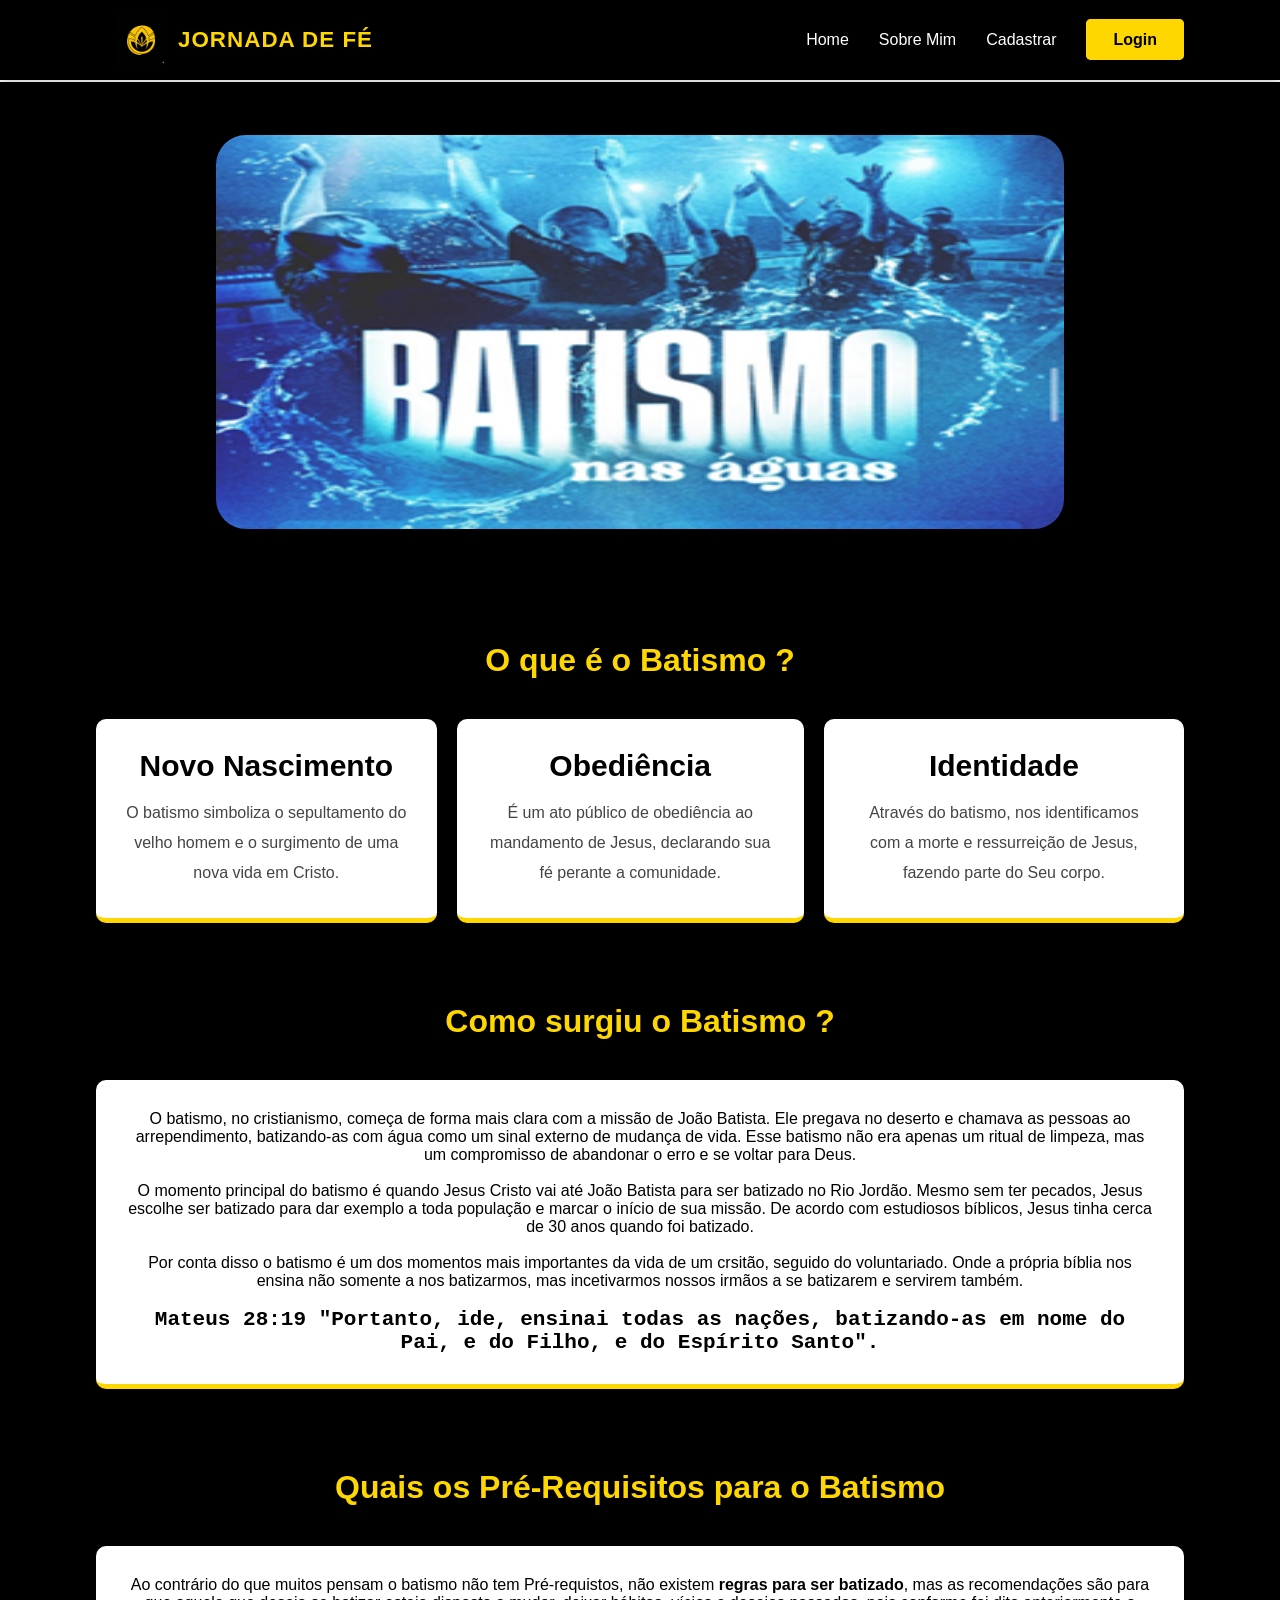
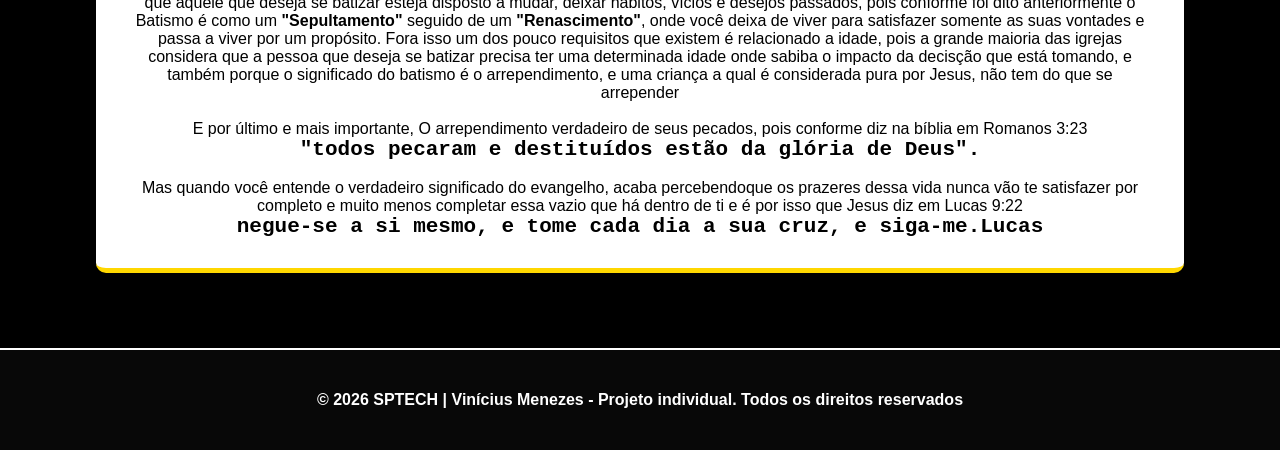
==== public/index.html @ 9679099d "conectando cadastro com banco de dados inserindo a API web data viz na minha aplicação e conectando " ====
<!doctype html>
<html lang="pt-br">
  <head>
    <meta charset="UTF-8" />
    <meta name="viewport" content="width=device-width, initial-scale=1.0" />
    <title>Servindo Vidas</title>
    <link
      rel="shortcut icon"
      href="../imagens/logo site.png"
      type="image/x-icon"
    />

    <link rel="stylesheet" href="./css/style.css" />
  </head>

  <body class="home">
    <!-- inicio do da minha header/ menu de navegação-->
    <div class="header">
      <nav class="navbar">
        <div class="container-cabecalho">
          <div class="logo">
            <img src="../imagens/logo-nav.png" alt="Logo Jornada de Fé" />
            <span class="titulo-logo"
              ><a href="index.html">Jornada de Fé</a></span
            >
          </div>
          <ul class="nav-links">
            <li><a href="index.html">Home</a></li>
            <li><a href="sobreMim.html">Sobre Mim</a></li>
            <li><a href="cadastrar.html">Cadastrar</a></li>
            <li class="btn-login"><a href="login.html">Login</a></li>
          </ul>
        </div>
      </nav>
    </div>
    <!-- Término da minha header/ menu de navegação-->

    <!--ìnicio do banner-->
    <div class="main">
      <div class="banner">
        <img src="../imagens/banner-batismo.png" alt="" />
      </div>
    </div>
    <!--Término do banner-->

    <!--/* Ínicio "O que é o Batismo"*/-->
    <div class="main2">
      <div class="conteudo">
        <h1>O que é o Batismo ?</h1>

        <div class="box-cards">
          <div class="card">
            <h3>Novo Nascimento</h3>
            <p>
              O batismo simboliza o sepultamento do velho homem e o surgimento
              de uma nova vida em Cristo.
            </p>
          </div>
          <div class="card">
            <h3>Obediência</h3>
            <p>
              É um ato público de obediência ao mandamento de Jesus, declarando
              sua fé perante a comunidade.
            </p>
          </div>
          <div class="card">
            <h3>Identidade</h3>
            <p>
              Através do batismo, nos identificamos com a morte e ressurreição
              de Jesus, fazendo parte do Seu corpo.
            </p>
          </div>
        </div>
        <!--/* Término "O que é o Batismo"*/-->

        <!--Inicio "Como surgiu o Batismo"-->
        <h1 id="titulo-main2">Como surgiu o Batismo ?</h1>
        <div class="card-main2">
          <p>
            O batismo, no cristianismo, começa de forma mais clara com a missão
            de João Batista. Ele pregava no deserto e chamava as pessoas ao
            arrependimento, batizando-as com água como um sinal externo de
            mudança de vida. Esse batismo não era apenas um ritual de limpeza,
            mas um compromisso de abandonar o erro e se voltar para Deus.
            <br /><br />
            O momento principal do batismo é quando Jesus Cristo vai até João
            Batista para ser batizado no Rio Jordão. Mesmo sem ter pecados,
            Jesus escolhe ser batizado para dar exemplo a toda população e
            marcar o início de sua missão. De acordo com estudiosos bíblicos,
            Jesus tinha cerca de 30 anos quando foi batizado.
            <br /><br />
            Por conta disso o batismo é um dos momentos mais importantes da vida
            de um crsitão, seguido do voluntariado. Onde a própria bíblia nos
            ensina não somente a nos batizarmos, mas incetivarmos nossos irmãos
            a se batizarem e servirem também.
            <br /><br />
            <b
              >Mateus 28:19 "Portanto, ide, ensinai todas as nações,
              batizando-as em nome do Pai, e do Filho, e do Espírito Santo".</b
            >
          </p>
        </div>
        <!--Término "Como surgiu o Batismo"-->

        <!--Ínicio "Quais os Pré requisitos do batismo"-->
        <h1 id="titulo-main3">Quais os Pré-Requisitos para o Batismo</h1>
        <div class="card-main3">
          <p>
            Ao contrário do que muitos pensam o batismo não tem Pré-requistos,
            não existem <b>regras para ser batizado</b>, mas as recomendações
            são para que aquele que deseja se batizar esteja disposto a mudar,
            deixar hábitos, vícios e desejos passados, pois conforme foi dito
            anteriormente o Batismo é como um <b>"Sepultamento"</b> seguido de
            um <b>"Renascimento"</b>, onde você deixa de viver para satisfazer
            somente as suas vontades e passa a viver por um propósito. Fora isso
            um dos pouco requisitos que existem é relacionado a idade, pois a
            grande maioria das igrejas considera que a pessoa que deseja se
            batizar precisa ter uma determinada idade onde sabiba o impacto da
            decisção que está tomando, e também porque o significado do batismo
            é o arrependimento, e uma criança a qual é considerada pura por
            Jesus, não tem do que se arrepender <br /><br />
            E por último e mais importante, O arrependimento verdadeiro de seus
            pecados, pois conforme diz na bíblia em Romanos 3:23 <br />
            <b class="ref_versiculo"
              >"todos pecaram e destituídos estão da glória de Deus".</b
            >
            <br /><br />

            Mas quando você entende o verdadeiro significado do evangelho, acaba
            percebendoque os prazeres dessa vida nunca vão te satisfazer por
            completo e muito menos completar essa vazio que há dentro de ti e é
            por isso que Jesus diz em Lucas 9:22 <br />
            <b class="ref_versiculo"
              >negue-se a si mesmo, e tome cada dia a sua cruz, e
              siga-me.Lucas</b
            >
          </p>
        </div>
      </div>
    </div>

    <div id="linha-separadora"></div>

    <!--Ínicio do meu rodapé-->
    <footer>
      <div class="rodape">
        <p>© 2026 SPTECH | Vinícius Menezes - Projeto individual. Todos os direitos reservados</p>
      </div>
    </footer>
    <!--Término do meu Rodapé-->

  </body>
</html>
---- public/css/style.css ----
/* Estilização da minha header/Menu de navegação */

    * {
        margin: 0;
        padding: 0;
        box-sizing: border-box;
        font-family: 'Segoe UI', Tahoma, Geneva, Verdana, sans-serif;
    }


    body {
        background-color: #ffffff;
        color: #000000;
    }


    .header {
        width: 100%;
        background-color: #000000;
        color: #ffffff;
        padding: 15px 0;
        box-shadow: 0 4px 10px rgba(0, 0, 0, 0.2);
        margin-bottom: 2px;
        border-color: white;
    }

    .container-cabecalho {
        width: 85%;
        display: flex;
        justify-content: space-between;
        align-items: center;
        margin: 0 auto;
    }


    .logo {
        padding-left: 20px;
        display: flex;
        align-items: center;
        gap: 12px;
    }

    .logo img {
        height: 50px;
    }

    .titulo-logo {
        font-size: 1.4rem;
        font-weight: bold;
        color: #FFD700; 
        text-transform: uppercase;
        letter-spacing: 1px;
        text-decoration: none;
    }

    .titulo-logo a{
        text-decoration: none;
        color: #FFD700;
    }

    /* Menu de Navegação */
    .nav-links {
        display: flex;
        list-style: none;
        gap: 30px;
        align-items: center;
        margin: 0;
    }

    .nav-links a {
        text-decoration: none;
        color: #ffffff;
        font-weight: 500;
        font-size: 1rem;
        transition: 0.3s ease;
    }

    .nav-links a:hover {
        color: #FFD700; 
    }

    .btn-login a {
        background-color: #FFD700;
        color: #000000; 
        padding: 10px 25px;
        border-radius: 5px;
        font-weight: bold;
        border: 2px solid #FFD700;
    }

    .btn-login a:hover {
        background-color: transparent; 
        color: #FFD700;
        border: 2px solid #FFD700;
    }

    /* Término de Estilização da minha header/Menu de navegação */



    /* Ínicio de estilização do banner */
    .main {
        width: 100%;
        background-color: #000;
        color: white;
    }

    .banner {
        width: 100%;
        height: 500px; 
        display: flex;
        align-items: center;
        justify-content: center;
        background-color: #000; 
        padding: 20px;
    }

    .banner img {
        width: 70%; 
        height: 90%;
        padding: 10px;
        border-radius: 40px;
    }

    /* Término de estilização do banner */


    /* Ínicio de estilização "O que é o Batismo"*/

    .main2 {
        width: 100%;
        background-color: #000;
        color: white;
        display: flex;
        justify-content: center; 
        min-height: 300px; 
        padding: 60px 0;
    }

    .conteudo {
        width: 85%;
        max-width: 1200px;
        text-align: center;
    }

    .conteudo h1{
        text-align: center;
        color: #FFD700;
        margin-bottom: 40px;
    }

    .box-cards {
        display: flex;
        justify-content: space-between;
        gap: 20px;
    }

    .card {
        background-color: #ffffff;
        color: #000;
        padding: 30px;
        border-radius: 10px;
        border-bottom: 5px solid #FFD700; 
    }

    .card:hover {
        transform: translateY(-10px);
    }

    .card h3 {
        color: #000;
        margin-bottom: 15px;
        font-size: 30px;
    }

    .card p {
        line-height: 30px;
        font-size: 1rem;
        color: #444;
    }


    /* ÍNicio de estilização Como surgiu o bastimo*/
    #titulo-main2{
        margin-top: 80px;
    }

    .card-main2 {
        background-color: #ffffff;
        color: #000;
        padding: 30px;
        border-radius: 10px;
        border-bottom: 5px solid #FFD700;
        margin-bottom: 15px;
    }

    .card-main2:hover {
        transform: translateY(-10px);
    }

    .card-main2 p b{
        font-family: monospace;
        font-size: 21px;
    }

    /* Término de estilização Como surgiu o bastimo*/




    /* Ínicio de estilização "Quais os Pré requisitos do batismo"*/
    #titulo-main3{
        margin-top: 80px;
    }

    .card-main3{
        background-color: #ffffff;
        color: #000;
        padding: 30px;
        border-radius: 10px;
        border-bottom: 5px solid #FFD700;
        margin-bottom: 15px;

    }

    .card-main3:hover {
        transform: translateY(-10px);
    }

    .ref_versiculo{
        font-family: monospace;
        font-size: 21px;
    }

    /* Término de estilização "Quais os Pré requisitos do batismo"*/


    /* Ínicio de estilização do meu rodapé*/
    footer{
        width: 100%;
        height: 100px;
        background-color: #080808;
    }

    .rodape{
        display: flex;
        color: white;
        justify-content: center;
        align-items: center;
        height: 100%;
        font-family: Georgia, 'Times New Roman', Times, serif;
        font-weight: bolder;
    }

    /* Término de estilização do meu rodapé*/







    /*  Ínicio de estlização da página "SobreMim" */

    .sobreMim{
    background-color: #000;
    }

    /* Ínicio da estilização "Descrição Breve" */


    .secao-apresentacao {
      max-width: 960px;
      margin: 0 auto;
      padding: 60px 40px 48px;
      display: flex;
      gap: 40px;
      align-items: flex-start;
    }
 
    .fotoPerfil {
      width: 130px;
      height: 130px;
      border-radius: 50%;
      border: 3px solid #FFD700;
      overflow: hidden;
      background-color: #1a1a1a;
      flex-shrink: 0;
    }
 
    .fotoPerfil img {
      width: 100%;
      height: 100%;
      object-fit: cover;
    } 
 
    .texto-apresentacao h1{
      font-size: 30px;
      font-weight: 700;
      color: #ffffff;
      margin-bottom:20px;
      margin-top: 20px;
    }
 
    #infolirio {
      color: #FFD700;
      font-size: 20px;
      font-weight: 600;
      margin-bottom: 16px;
    }
 
    #descRapida {
      font-size: 18px;
      color: #ffffff;
      line-height: 1.8;
    }
    /* Término da estilização "Descrição Breve"*/

 
   /* Linha para separar minha apresentação das fotos */
    #linha-separadora {
      width: 100%;  
      margin: 0 auto;
      height: 2px;
      background-color: #ffffff;
    }


 
   /* inicio da estilização "Momentos" */
    .tituloMomentos {
      text-align: center;
      padding: 48px 40px 16px;
    }
 
    .tituloMomentos p{
      color: #FFD700;
      font-size: 30px;
      font-weight: 700;
      letter-spacing: 3px;
      text-transform: uppercase;
      margin-bottom: 30px;
    }
 
    .tituloMomentos h2 {
      color: #ffffff;
      font-size: 24px;
      font-weight: 700;
    }
    /* inicio da estilização "Momentos"*/

 
    /* inicio estilização sequencia dos momentos */ 
    .lista-de-momentos {
      padding: 24px 40px 48px;
      display: flex;
      flex-direction: column;
      gap: 28px;
    }
 

    /* estilização dis cards em gereal */
    .card-momento {
      width: 70%;
      background-color: #161616;
      border: 1px solid #2a2a2a;
      display: flex;
      flex-direction: row;
      height: auto;
    }
    
 
    /* estilização dos cards da esquerda */
    .card-momento.lado-esquerdo {
      align-self: flex-start;
      border-radius: 0 16px 16px 0;
      border-left: none;
    }

    .card-momento.lado-esquerdo :hover{
    transform: translateY(-10px);
    }
 
    /* estilização dos cards da direita */
    .card-momento.lado-direito {
      align-self: flex-end;
      border-radius: 16px 0 0 16px;
      border-right: none;
      flex-direction: row-reverse;
    }

    .card-momento.lado-direito :hover{
    transform: translateY(-10px);
    }
 
 
    /* Estlização geral dos fotos dentro dos cards*/
    .fotoMomento {
      width: 500px;
      flex-shrink: 0;
      display: flex;
      align-items: center;
      justify-content: center;
      overflow: hidden;
    }
 
    .fotoMomento img {
      width: 100%;
      height: 100%;
      object-fit: cover;
    }
 
 
    /* Conteúdo de texto geral dos cards */
    .conteudoEcrito {
      padding: 36px 40px;
      flex: 1;
      display: flex;
      flex-direction: column;
      justify-content: center;
    }
 
    .anoOcorrido {
      color: #FFD700;
      font-size: 20px;
      font-weight: 700;
      letter-spacing: 2px;
      text-transform: uppercase;
      margin-bottom: 10px;
    }
 
    .tituloOcorrido {
      color: #ffffff;
      font-size: 25px;
      font-weight: bolder;
      margin-bottom: 14px;
      text-transform: uppercase;
    }
 
    .descricaoOcorrido {
      font-size: 17px;
      color: #d5d5d5;
      line-height: 1.9;
      font-weight: bolder;
    }

    /* Término estilização sequencia dos momentos */ 

 
    /* Inicio Estilização do versículo que me inspira */
    .versiculoFinal {
      max-width: 800px;
      margin: 0 auto 64px;
      padding: 0px 40px;
      margin-top: 50px;
      border-color: #FFD700;
    }
 
    .card-versiculo {
      background-color: #111111;
      border: 2px solid #FFD700;
      border-radius: 12px 12px;
      padding: 24px 28px;
    }
 
    .texto-versiculo {
      font-size: 20px;
      color: #dddddd;
      font-weight: bolder;
      line-height: 1.8;
      margin-bottom: 10px;
    }
 
    .livroVersiculo {
      color: #FFD700;
      font-size: 15px;
      font-weight: bold;
      letter-spacing: 1px;
    }
    /* Término Estilização do versículo que me inspira */


    
    
    
    /* Div Pai que contém o formulário de cadastro*/
    .container-cadastro {
      display: flex;
      justify-content: center;
      align-items: center;
      padding: 60px 20px;
    }
 
    /* inicio da estilização do meu formulário de cadastro*/
    .card-formulario {
      background-color: #161616;
      border: 1px solid;
      border-radius: 16px;
      padding: 40px 48px;
      width: 100%;
      max-width: 480px;
    }

    .card-formulario:hover{
      transform: translateY(-10px);
      border-color: #FFD700;
    }
 
    .card-formulario h1 {
      font-size: 25px;
      font-weight: bolder;
      color: #ffffff;
      margin-bottom: 10px;
      text-align: center;
    }
 
    .card-formulario p{
      font-size: 15px;
      color: #ffffff;
      text-align: center;
      margin-bottom: 40px;
    }
 
    /*Inicio de estilização dos campos pessoais de cada usuário*/
    .grupo-campo {
      margin-bottom: 30px;
      background-color: #1f1f1f;
      height: auto;
    }

    .grupo-campo span {
      display: block;
      font-size: 12px;
      font-weight: 600;
      color: #ffffff;
      margin-bottom: 8px;
      letter-spacing: 0.5px;
    }
 
    .input-campo {
      width: 100%;
      background-color: #1f1f1f;
      border: 1px solid #555555;
      border-radius: 8px;
      padding: 12px 16px;
      font-family: 'Montserrat', sans-serif;
      font-size: 13px;
      color: #e8e8e8;
    }
 
    .input-campo::placeholder {
      color: #ffffff;
    }
  /*Término de estilização dos campos pessoais de cada usuário*/
 
    
  
  /* === SELECT DE SEXO === */
    .select-campo {
      width: 100%;
      background-color: #1f1f1f;
      border: 1px solid #2a2a2a;
      border-radius: 8px;
      padding: 12px 16px;
      font-family: 'Montserrat', sans-serif;
      font-size: 13px;
      color: #e8e8e8;
      outline: none;
      cursor: pointer;
      transition: border-color 0.2s;
      appearance: none;
    }
 
    .select-campo option {
      background-color: #1f1f1f;
      color: #e8e8e8;
    }

 
    /* Inicio de estilização botão "Cadastrar" */
    #botaoCadastro {
      width: 100%;
      background-color: #FFD700;
      color: #000000;
      border-radius: 8px;
      padding: 14px;
      font-size: 20px;
      font-weight: bold;
      margin-top: 8px;
      transition: background-color 0.2s;
      cursor: pointer;
    }
 
    #botaoCadastro:hover {
      background-color: #c9a800;
    }
    /* Termino de estilização botão "Cadastrar" */


 
    /* Íniciod e estlização "Fazer login" */
    .link-login {
      text-align: center;
      margin-top: 24px;
      font-size: 20px;
      color: #ffffff;
    }
 
    .link-login a {
      color: #FFD700;
      text-decoration: none;
      font-weight: 600;
    }
 
    .link-login a:hover {
      text-decoration: underline;
    }
    /* Término de estlização "Fazer login" */

    #mensagem_erro{
      color: white;
      margin-top: 15px;
      text-align: center;
    }


    /* Termino de estilização da minha "Página de cadastro"*/
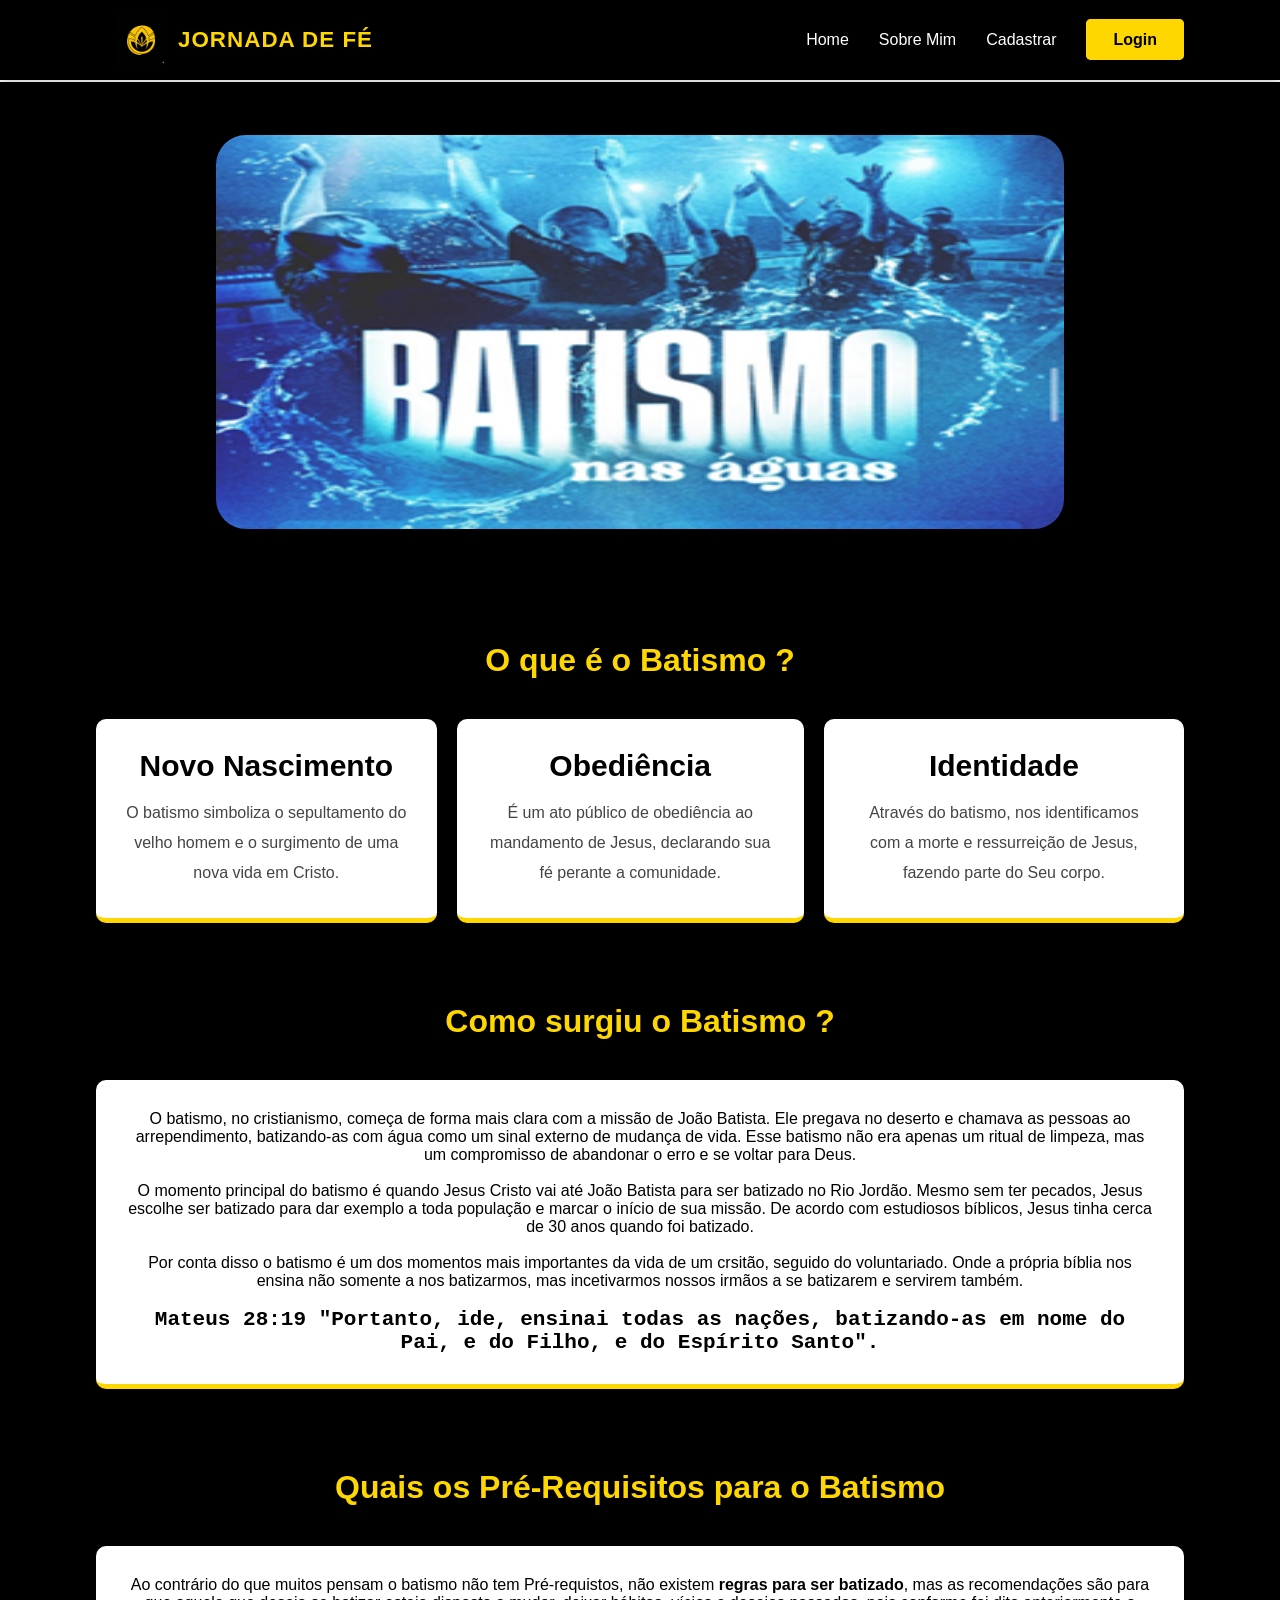
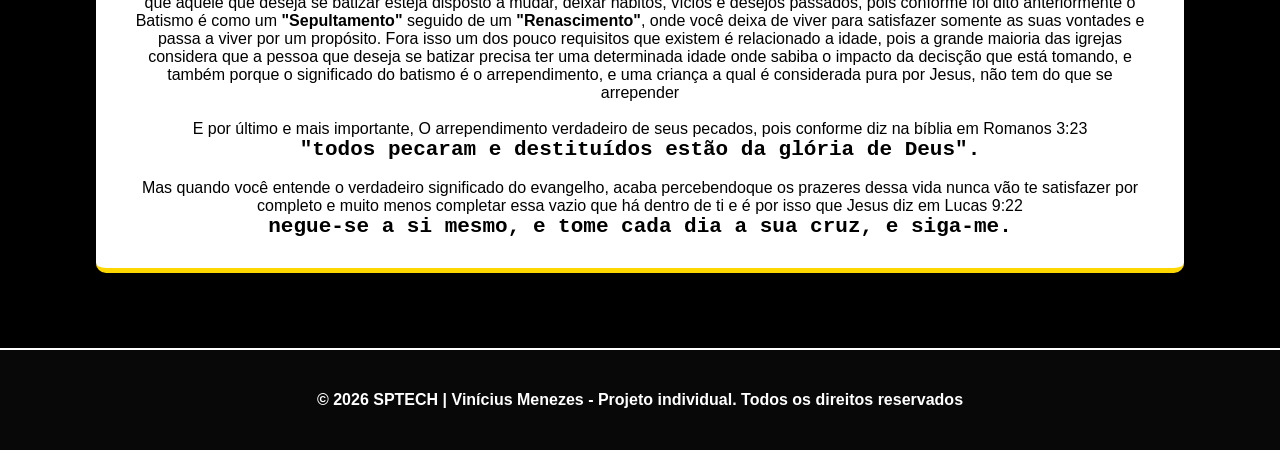
==== commit 1c6eedbf: "Projeto Finalizado" ====
--- a/public/index.html
+++ b/public/index.html
@@ -6,7 +6,7 @@
     <title>Servindo Vidas</title>
     <link
       rel="shortcut icon"
-      href="../imagens/logo site.png"
+      href="imagens/logo site.png"
       type="image/x-icon"
     />
 
@@ -14,12 +14,11 @@
   </head>
 
   <body class="home">
-    <!-- inicio do da minha header/ menu de navegação-->
     <div class="header">
       <nav class="navbar">
         <div class="container-cabecalho">
           <div class="logo">
-            <img src="../imagens/logo-nav.png" alt="Logo Jornada de Fé" />
+            <img src="./imagens/logo-nav.png" alt="Logo Jornada de Fé" />
             <span class="titulo-logo"
               ><a href="index.html">Jornada de Fé</a></span
             >
@@ -27,23 +26,19 @@
           <ul class="nav-links">
             <li><a href="index.html">Home</a></li>
             <li><a href="sobreMim.html">Sobre Mim</a></li>
-            <li><a href="cadastrar.html">Cadastrar</a></li>
+            <li><a href="cadastro.html">Cadastrar</a></li>
             <li class="btn-login"><a href="login.html">Login</a></li>
           </ul>
         </div>
       </nav>
     </div>
-    <!-- Término da minha header/ menu de navegação-->
-
-    <!--ìnicio do banner-->
+    
     <div class="main">
       <div class="banner">
-        <img src="../imagens/banner-batismo.png" alt="" />
+        <img src="./imagens/banner-batismo.png" alt="" />
       </div>
     </div>
-    <!--Término do banner-->
-
-    <!--/* Ínicio "O que é o Batismo"*/-->
+   
     <div class="main2">
       <div class="conteudo">
         <h1>O que é o Batismo ?</h1>
@@ -71,9 +66,7 @@
             </p>
           </div>
         </div>
-        <!--/* Término "O que é o Batismo"*/-->
-
-        <!--Inicio "Como surgiu o Batismo"-->
+        
         <h1 id="titulo-main2">Como surgiu o Batismo ?</h1>
         <div class="card-main2">
           <p>
@@ -100,9 +93,7 @@
             >
           </p>
         </div>
-        <!--Término "Como surgiu o Batismo"-->
-
-        <!--Ínicio "Quais os Pré requisitos do batismo"-->
+        
         <h1 id="titulo-main3">Quais os Pré-Requisitos para o Batismo</h1>
         <div class="card-main3">
           <p>
@@ -132,7 +123,7 @@
             por isso que Jesus diz em Lucas 9:22 <br />
             <b class="ref_versiculo"
               >negue-se a si mesmo, e tome cada dia a sua cruz, e
-              siga-me.Lucas</b
+              siga-me.</b
             >
           </p>
         </div>
@@ -141,13 +132,12 @@
 
     <div id="linha-separadora"></div>
 
-    <!--Ínicio do meu rodapé-->
+
     <footer>
       <div class="rodape">
         <p>© 2026 SPTECH | Vinícius Menezes - Projeto individual. Todos os direitos reservados</p>
       </div>
     </footer>
-    <!--Término do meu Rodapé-->
 
   </body>
 </html>
--- a/public/css/style.css
+++ b/public/css/style.css
@@ -1,627 +1,538 @@
-    /* Estilização da minha header/Menu de navegação */
-
-    * {
-        margin: 0;
-        padding: 0;
-        box-sizing: border-box;
-        font-family: 'Segoe UI', Tahoma, Geneva, Verdana, sans-serif;
-    }
-
-
-    body {
-        background-color: #ffffff;
-        color: #000000;
-    }
-
-
-    .header {
-        width: 100%;
-        background-color: #000000;
-        color: #ffffff;
-        padding: 15px 0;
-        box-shadow: 0 4px 10px rgba(0, 0, 0, 0.2);
-        margin-bottom: 2px;
-        border-color: white;
-    }
-
-    .container-cabecalho {
-        width: 85%;
-        display: flex;
-        justify-content: space-between;
-        align-items: center;
-        margin: 0 auto;
-    }
-
-
-    .logo {
-        padding-left: 20px;
-        display: flex;
-        align-items: center;
-        gap: 12px;
-    }
-
-    .logo img {
-        height: 50px;
-    }
-
-    .titulo-logo {
-        font-size: 1.4rem;
-        font-weight: bold;
-        color: #FFD700; 
-        text-transform: uppercase;
-        letter-spacing: 1px;
-        text-decoration: none;
-    }
-
-    .titulo-logo a{
-        text-decoration: none;
-        color: #FFD700;
-    }
-
-    /* Menu de Navegação */
-    .nav-links {
-        display: flex;
-        list-style: none;
-        gap: 30px;
-        align-items: center;
-        margin: 0;
-    }
-
-    .nav-links a {
-        text-decoration: none;
-        color: #ffffff;
-        font-weight: 500;
-        font-size: 1rem;
-        transition: 0.3s ease;
-    }
-
-    .nav-links a:hover {
-        color: #FFD700; 
-    }
-
-    .btn-login a {
-        background-color: #FFD700;
-        color: #000000; 
-        padding: 10px 25px;
-        border-radius: 5px;
-        font-weight: bold;
-        border: 2px solid #FFD700;
-    }
-
-    .btn-login a:hover {
-        background-color: transparent; 
-        color: #FFD700;
-        border: 2px solid #FFD700;
-    }
-
-    /* Término de Estilização da minha header/Menu de navegação */
-
-
-
-    /* Ínicio de estilização do banner */
-    .main {
-        width: 100%;
-        background-color: #000;
-        color: white;
-    }
-
-    .banner {
-        width: 100%;
-        height: 500px; 
-        display: flex;
-        align-items: center;
-        justify-content: center;
-        background-color: #000; 
-        padding: 20px;
-    }
-
-    .banner img {
-        width: 70%; 
-        height: 90%;
-        padding: 10px;
-        border-radius: 40px;
-    }
-
-    /* Término de estilização do banner */
-
-
-    /* Ínicio de estilização "O que é o Batismo"*/
-
-    .main2 {
-        width: 100%;
-        background-color: #000;
-        color: white;
-        display: flex;
-        justify-content: center; 
-        min-height: 300px; 
-        padding: 60px 0;
-    }
-
-    .conteudo {
-        width: 85%;
-        max-width: 1200px;
-        text-align: center;
-    }
-
-    .conteudo h1{
-        text-align: center;
-        color: #FFD700;
-        margin-bottom: 40px;
-    }
-
-    .box-cards {
-        display: flex;
-        justify-content: space-between;
-        gap: 20px;
-    }
-
-    .card {
-        background-color: #ffffff;
-        color: #000;
-        padding: 30px;
-        border-radius: 10px;
-        border-bottom: 5px solid #FFD700; 
-    }
-
-    .card:hover {
-        transform: translateY(-10px);
-    }
-
-    .card h3 {
-        color: #000;
-        margin-bottom: 15px;
-        font-size: 30px;
-    }
-
-    .card p {
-        line-height: 30px;
-        font-size: 1rem;
-        color: #444;
-    }
-
-
-    /* ÍNicio de estilização Como surgiu o bastimo*/
-    #titulo-main2{
-        margin-top: 80px;
-    }
-
-    .card-main2 {
-        background-color: #ffffff;
-        color: #000;
-        padding: 30px;
-        border-radius: 10px;
-        border-bottom: 5px solid #FFD700;
-        margin-bottom: 15px;
-    }
-
-    .card-main2:hover {
-        transform: translateY(-10px);
-    }
-
-    .card-main2 p b{
-        font-family: monospace;
-        font-size: 21px;
-    }
-
-    /* Término de estilização Como surgiu o bastimo*/
-
-
-
-
-    /* Ínicio de estilização "Quais os Pré requisitos do batismo"*/
-    #titulo-main3{
-        margin-top: 80px;
-    }
-
-    .card-main3{
-        background-color: #ffffff;
-        color: #000;
-        padding: 30px;
-        border-radius: 10px;
-        border-bottom: 5px solid #FFD700;
-        margin-bottom: 15px;
-
-    }
-
-    .card-main3:hover {
-        transform: translateY(-10px);
-    }
-
-    .ref_versiculo{
-        font-family: monospace;
-        font-size: 21px;
-    }
-
-    /* Término de estilização "Quais os Pré requisitos do batismo"*/
-
-
-    /* Ínicio de estilização do meu rodapé*/
-    footer{
-        width: 100%;
-        height: 100px;
-        background-color: #080808;
-    }
-
-    .rodape{
-        display: flex;
-        color: white;
-        justify-content: center;
-        align-items: center;
-        height: 100%;
-        font-family: Georgia, 'Times New Roman', Times, serif;
-        font-weight: bolder;
-    }
-
-    /* Término de estilização do meu rodapé*/
-
-
-
-
-
-
-
-    /*  Ínicio de estlização da página "SobreMim" */
-
-    .sobreMim{
-    background-color: #000;
-    }
-
-    /* Ínicio da estilização "Descrição Breve" */
-
-
-    .secao-apresentacao {
-      max-width: 960px;
-      margin: 0 auto;
-      padding: 60px 40px 48px;
-      display: flex;
-      gap: 40px;
-      align-items: flex-start;
-    }
- 
-    .fotoPerfil {
-      width: 130px;
-      height: 130px;
-      border-radius: 50%;
-      border: 3px solid #FFD700;
-      overflow: hidden;
-      background-color: #1a1a1a;
-      flex-shrink: 0;
-    }
- 
-    .fotoPerfil img {
-      width: 100%;
-      height: 100%;
-      object-fit: cover;
-    } 
- 
-    .texto-apresentacao h1{
-      font-size: 30px;
-      font-weight: 700;
-      color: #ffffff;
-      margin-bottom:20px;
-      margin-top: 20px;
-    }
- 
-    #infolirio {
-      color: #FFD700;
-      font-size: 20px;
-      font-weight: 600;
-      margin-bottom: 16px;
-    }
- 
-    #descRapida {
-      font-size: 18px;
-      color: #ffffff;
-      line-height: 1.8;
-    }
-    /* Término da estilização "Descrição Breve"*/
-
- 
-   /* Linha para separar minha apresentação das fotos */
-    #linha-separadora {
-      width: 100%;  
-      margin: 0 auto;
-      height: 2px;
-      background-color: #ffffff;
-    }
-
-
- 
-   /* inicio da estilização "Momentos" */
-    .tituloMomentos {
-      text-align: center;
-      padding: 48px 40px 16px;
-    }
- 
-    .tituloMomentos p{
-      color: #FFD700;
-      font-size: 30px;
-      font-weight: 700;
-      letter-spacing: 3px;
-      text-transform: uppercase;
-      margin-bottom: 30px;
-    }
- 
-    .tituloMomentos h2 {
-      color: #ffffff;
-      font-size: 24px;
-      font-weight: 700;
-    }
-    /* inicio da estilização "Momentos"*/
-
- 
-    /* inicio estilização sequencia dos momentos */ 
-    .lista-de-momentos {
-      padding: 24px 40px 48px;
-      display: flex;
-      flex-direction: column;
-      gap: 28px;
-    }
- 
-
-    /* estilização dis cards em gereal */
-    .card-momento {
-      width: 70%;
-      background-color: #161616;
-      border: 1px solid #2a2a2a;
-      display: flex;
-      flex-direction: row;
-      height: auto;
-    }
-    
- 
-    /* estilização dos cards da esquerda */
-    .card-momento.lado-esquerdo {
-      align-self: flex-start;
-      border-radius: 0 16px 16px 0;
-      border-left: none;
-    }
-
-    .card-momento.lado-esquerdo :hover{
-    transform: translateY(-10px);
-    }
- 
-    /* estilização dos cards da direita */
-    .card-momento.lado-direito {
-      align-self: flex-end;
-      border-radius: 16px 0 0 16px;
-      border-right: none;
-      flex-direction: row-reverse;
-    }
-
-    .card-momento.lado-direito :hover{
-    transform: translateY(-10px);
-    }
- 
- 
-    /* Estlização geral dos fotos dentro dos cards*/
-    .fotoMomento {
-      width: 500px;
-      flex-shrink: 0;
-      display: flex;
-      align-items: center;
-      justify-content: center;
-      overflow: hidden;
-    }
- 
-    .fotoMomento img {
-      width: 100%;
-      height: 100%;
-      object-fit: cover;
-    }
- 
- 
-    /* Conteúdo de texto geral dos cards */
-    .conteudoEcrito {
-      padding: 36px 40px;
-      flex: 1;
-      display: flex;
-      flex-direction: column;
-      justify-content: center;
-    }
- 
-    .anoOcorrido {
-      color: #FFD700;
-      font-size: 20px;
-      font-weight: 700;
-      letter-spacing: 2px;
-      text-transform: uppercase;
-      margin-bottom: 10px;
-    }
- 
-    .tituloOcorrido {
-      color: #ffffff;
-      font-size: 25px;
-      font-weight: bolder;
-      margin-bottom: 14px;
-      text-transform: uppercase;
-    }
- 
-    .descricaoOcorrido {
-      font-size: 17px;
-      color: #d5d5d5;
-      line-height: 1.9;
-      font-weight: bolder;
-    }
-
-    /* Término estilização sequencia dos momentos */ 
-
- 
-    /* Inicio Estilização do versículo que me inspira */
-    .versiculoFinal {
-      max-width: 800px;
-      margin: 0 auto 64px;
-      padding: 0px 40px;
-      margin-top: 50px;
-      border-color: #FFD700;
-    }
- 
-    .card-versiculo {
-      background-color: #111111;
-      border: 2px solid #FFD700;
-      border-radius: 12px 12px;
-      padding: 24px 28px;
-    }
- 
-    .texto-versiculo {
-      font-size: 20px;
-      color: #dddddd;
-      font-weight: bolder;
-      line-height: 1.8;
-      margin-bottom: 10px;
-    }
- 
-    .livroVersiculo {
-      color: #FFD700;
-      font-size: 15px;
-      font-weight: bold;
-      letter-spacing: 1px;
-    }
-    /* Término Estilização do versículo que me inspira */
-
-
-    
-    
-    
-    /* Div Pai que contém o formulário de cadastro*/
-    .container-cadastro {
-      display: flex;
-      justify-content: center;
-      align-items: center;
-      padding: 60px 20px;
-    }
- 
-    /* inicio da estilização do meu formulário de cadastro*/
-    .card-formulario {
-      background-color: #161616;
-      border: 1px solid;
-      border-radius: 16px;
-      padding: 40px 48px;
-      width: 100%;
-      max-width: 480px;
-    }
-
-    .card-formulario:hover{
-      transform: translateY(-10px);
-      border-color: #FFD700;
-    }
- 
-    .card-formulario h1 {
-      font-size: 25px;
-      font-weight: bolder;
-      color: #ffffff;
-      margin-bottom: 10px;
-      text-align: center;
-    }
- 
-    .card-formulario p{
-      font-size: 15px;
-      color: #ffffff;
-      text-align: center;
-      margin-bottom: 40px;
-    }
- 
-    /*Inicio de estilização dos campos pessoais de cada usuário*/
-    .grupo-campo {
-      margin-bottom: 30px;
-      background-color: #1f1f1f;
-      height: auto;
-    }
-
-    .grupo-campo span {
-      display: block;
-      font-size: 12px;
-      font-weight: 600;
-      color: #ffffff;
-      margin-bottom: 8px;
-      letter-spacing: 0.5px;
-    }
- 
-    .input-campo {
-      width: 100%;
-      background-color: #1f1f1f;
-      border: 1px solid #555555;
-      border-radius: 8px;
-      padding: 12px 16px;
-      font-family: 'Montserrat', sans-serif;
-      font-size: 13px;
-      color: #e8e8e8;
-    }
- 
-    .input-campo::placeholder {
-      color: #ffffff;
-    }
-  /*Término de estilização dos campos pessoais de cada usuário*/
- 
-    
-  
-  /* === SELECT DE SEXO === */
-    .select-campo {
-      width: 100%;
-      background-color: #1f1f1f;
-      border: 1px solid #2a2a2a;
-      border-radius: 8px;
-      padding: 12px 16px;
-      font-family: 'Montserrat', sans-serif;
-      font-size: 13px;
-      color: #e8e8e8;
-      outline: none;
-      cursor: pointer;
-      transition: border-color 0.2s;
-      appearance: none;
-    }
- 
-    .select-campo option {
-      background-color: #1f1f1f;
-      color: #e8e8e8;
-    }
-
- 
-    /* Inicio de estilização botão "Cadastrar" */
-    #botaoCadastro {
-      width: 100%;
-      background-color: #FFD700;
-      color: #000000;
-      border-radius: 8px;
-      padding: 14px;
-      font-size: 20px;
-      font-weight: bold;
-      margin-top: 8px;
-      transition: background-color 0.2s;
-      cursor: pointer;
-    }
- 
-    #botaoCadastro:hover {
-      background-color: #c9a800;
-    }
-    /* Termino de estilização botão "Cadastrar" */
-
-
- 
-    /* Íniciod e estlização "Fazer login" */
-    .link-login {
-      text-align: center;
-      margin-top: 24px;
-      font-size: 20px;
-      color: #ffffff;
-    }
- 
-    .link-login a {
-      color: #FFD700;
-      text-decoration: none;
-      font-weight: 600;
-    }
- 
-    .link-login a:hover {
-      text-decoration: underline;
-    }
-    /* Término de estlização "Fazer login" */
-
-    #mensagem_erro{
-      color: white;
-      margin-top: 15px;
-      text-align: center;
-    }
-
-
-    /* Termino de estilização da minha "Página de cadastro"*/
+* {
+  margin: 0;
+  padding: 0;
+  box-sizing: border-box;
+  font-family: "Segoe UI", Tahoma, Geneva, Verdana, sans-serif;
+}
+
+body {
+  background-color: #ffffff;
+  color: #000000;
+}
+
+.header {
+  width: 100%;
+  background-color: #000000;
+  color: #ffffff;
+  padding: 15px 0;
+  box-shadow: 0 4px 10px rgba(0, 0, 0, 0.2);
+  margin-bottom: 2px;
+  border-color: white;
+}
+
+.container-cabecalho {
+  width: 85%;
+  display: flex;
+  justify-content: space-between;
+  align-items: center;
+  margin: 0 auto;
+}
+
+.logo {
+  padding-left: 20px;
+  display: flex;
+  align-items: center;
+  gap: 12px;
+}
+
+.logo img {
+  height: 50px;
+}
+
+.titulo-logo {
+  font-size: 1.4rem;
+  font-weight: bold;
+  color: #ffd700;
+  text-transform: uppercase;
+  letter-spacing: 1px;
+  text-decoration: none;
+}
+
+.titulo-logo a {
+  text-decoration: none;
+  color: #ffd700;
+}
+
+
+.nav-links {
+  display: flex;
+  list-style: none;
+  gap: 30px;
+  align-items: center;
+  margin: 0;
+}
+
+.nav-links a {
+  text-decoration: none;
+  color: #ffffff;
+  font-weight: 500;
+  font-size: 1rem;
+  transition: 0.3s ease;
+}
+
+.nav-links a:hover {
+  color: #ffd700;
+}
+
+.btn-login a {
+  background-color: #ffd700;
+  color: #000000;
+  padding: 10px 25px;
+  border-radius: 5px;
+  font-weight: bold;
+  border: 2px solid #ffd700;
+}
+
+.btn-login a:hover {
+  background-color: transparent;
+  color: #ffd700;
+  border: 2px solid #ffd700;
+}
+
+.main {
+  width: 100%;
+  background-color: #000;
+  color: white;
+}
+
+.banner {
+  width: 100%;
+  height: 500px;
+  display: flex;
+  align-items: center;
+  justify-content: center;
+  background-color: #000;
+  padding: 20px;
+}
+
+.banner img {
+  width: 70%;
+  height: 90%;
+  padding: 10px;
+  border-radius: 40px;
+}
+
+
+.main2 {
+  width: 100%;
+  background-color: #000;
+  color: white;
+  display: flex;
+  justify-content: center;
+  min-height: 300px;
+  padding: 60px 0;
+}
+
+.conteudo {
+  width: 85%;
+  max-width: 1200px;
+  text-align: center;
+}
+
+.conteudo h1 {
+  text-align: center;
+  color: #ffd700;
+  margin-bottom: 40px;
+}
+
+.box-cards {
+  display: flex;
+  justify-content: space-between;
+  gap: 20px;
+}
+
+.card {
+  background-color: #ffffff;
+  color: #000;
+  padding: 30px;
+  border-radius: 10px;
+  border-bottom: 5px solid #ffd700;
+}
+
+.card:hover {
+  transform: translateY(-10px);
+}
+
+.card h3 {
+  color: #000;
+  margin-bottom: 15px;
+  font-size: 30px;
+}
+
+.card p {
+  line-height: 30px;
+  font-size: 1rem;
+  color: #444;
+}
+
+
+#titulo-main2 {
+  margin-top: 80px;
+}
+
+.card-main2 {
+  background-color: #ffffff;
+  color: #000;
+  padding: 30px;
+  border-radius: 10px;
+  border-bottom: 5px solid #ffd700;
+  margin-bottom: 15px;
+}
+
+.card-main2:hover {
+  transform: translateY(-10px);
+}
+
+.card-main2 p b {
+  font-family: monospace;
+  font-size: 21px;
+}
+
+
+#titulo-main3 {
+  margin-top: 80px;
+}
+
+.card-main3 {
+  background-color: #ffffff;
+  color: #000;
+  padding: 30px;
+  border-radius: 10px;
+  border-bottom: 5px solid #ffd700;
+  margin-bottom: 15px;
+}
+
+.card-main3:hover {
+  transform: translateY(-10px);
+}
+
+.ref_versiculo {
+  font-family: monospace;
+  font-size: 21px;
+}
+
+
+footer {
+  width: 100%;
+  height: 100px;
+  background-color: #080808;
+}
+
+.rodape {
+  display: flex;
+  color: white;
+  justify-content: center;
+  align-items: center;
+  height: 100%;
+  font-family: Georgia, "Times New Roman", Times, serif;
+  font-weight: bolder;
+}
+
+
+.sobreMim {
+  background-color: #000;
+}
+
+
+.secao-apresentacao {
+  max-width: 960px;
+  margin: 0 auto;
+  padding: 60px 40px 48px;
+  display: flex;
+  gap: 40px;
+  align-items: flex-start;
+}
+
+.fotoPerfil {
+  width: 130px;
+  height: 130px;
+  border-radius: 50%;
+  border: 3px solid #ffd700;
+  overflow: hidden;
+  background-color: #1a1a1a;
+  flex-shrink: 0;
+}
+
+.fotoPerfil img {
+  width: 100%;
+  height: 100%;
+  object-fit: cover;
+}
+
+.texto-apresentacao h1 {
+  font-size: 30px;
+  font-weight: 700;
+  color: #ffffff;
+  margin-bottom: 20px;
+  margin-top: 20px;
+}
+
+#infolirio {
+  color: #ffd700;
+  font-size: 20px;
+  font-weight: 600;
+  margin-bottom: 16px;
+}
+
+#descRapida {
+  font-size: 18px;
+  color: #ffffff;
+  line-height: 1.8;
+}
+
+#linha-separadora {
+  width: 100%;
+  height: 2px;
+  background-color: #ffffff;
+}
+
+.tituloMomentos {
+  text-align: center;
+  padding: 48px 40px 16px;
+}
+
+.tituloMomentos p {
+  color: #ffd700;
+  font-size: 30px;
+  font-weight: 700;
+  letter-spacing: 3px;
+  text-transform: uppercase;
+  margin-bottom: 30px;
+}
+
+.tituloMomentos h2 {
+  color: #ffffff;
+  font-size: 24px;
+  font-weight: 700;
+}
+
+.lista-de-momentos {
+  padding: 24px 40px 48px;
+  display: flex;
+  flex-direction: column;
+  gap: 28px;
+}
+
+
+.card-momento {
+  width: 70%;
+  background-color: #161616;
+  border: 1px solid #2a2a2a;
+  display: flex;
+  flex-direction: row;
+  height: auto;
+}
+
+.card-momento :hover{
+  transform: translateY(-10px);
+}
+
+
+.card-momento.lado-esquerdo {
+  align-self: flex-start;
+  border-radius: 0 16px 16px 0;
+  border-left: none;
+}
+
+
+.card-momento.lado-direito {
+  align-self: flex-end;
+  border-radius: 16px 0 0 16px;
+  border-right: none;
+  flex-direction: row-reverse;
+}
+
+
+.fotoMomento {
+  width: 500px;
+  flex-shrink: 0;
+  display: flex;
+  align-items: center;
+  justify-content: center;
+  overflow: hidden;
+}
+
+.fotoMomento img {
+  width: 100%;
+  height: 100%;
+  object-fit: cover;
+}
+
+
+.conteudoEcrito {
+  padding: 36px 40px;
+  flex: 1;
+  display: flex;
+  flex-direction: column;
+  justify-content: center;
+}
+
+.anoOcorrido {
+  color: #ffd700;
+  font-size: 20px;
+  font-weight: 700;
+  letter-spacing: 2px;
+  text-transform: uppercase;
+  margin-bottom: 10px;
+}
+
+.tituloOcorrido {
+  color: #ffffff;
+  font-size: 25px;
+  font-weight: bolder;
+  margin-bottom: 14px;
+  text-transform: uppercase;
+}
+
+.descricaoOcorrido {
+  font-size: 17px;
+  color: #d5d5d5;
+  line-height: 1.9;
+  font-weight: bolder;
+}
+
+.versiculoFinal {
+  max-width: 800px;
+  margin: 0 auto 64px;
+  padding: 0px 40px;
+  margin-top: 50px;
+  border-color: #ffd700;
+}
+
+.card-versiculo {
+  background-color: #111111;
+  border: 2px solid #ffd700;
+  border-radius: 12px 12px;
+  padding: 24px 28px;
+}
+
+.texto-versiculo {
+  font-size: 20px;
+  color: #dddddd;
+  font-weight: bolder;
+  line-height: 1.8;
+  margin-bottom: 10px;
+}
+
+.livroVersiculo {
+  color: #ffd700;
+  font-size: 15px;
+  font-weight: bold;
+  letter-spacing: 1px;
+}
+
+.container-cadastro {
+  display: flex;
+  justify-content: center;
+  align-items: center;
+  padding: 60px 20px;
+}
+
+
+.card-formulario {
+  background-color: #161616;
+  border: 1px solid;
+  border-radius: 16px;
+  padding: 40px 48px;
+  width: 100%;
+  max-width: 480px;
+}
+
+.card-formulario:hover {
+  transform: translateY(-10px);
+  border-color: #ffd700;
+}
+
+.card-formulario h1 {
+  font-size: 25px;
+  font-weight: bolder;
+  color: #ffffff;
+  margin-bottom: 10px;
+  text-align: center;
+}
+
+.card-formulario p {
+  font-size: 15px;
+  color: #ffffff;
+  text-align: center;
+  margin-bottom: 40px;
+}
+
+
+.grupo-campo {
+  margin-bottom: 30px;
+  background-color: #1f1f1f;
+  height: auto;
+}
+
+.grupo-campo span {
+  display: block;
+  font-size: 12px;
+  font-weight: 600;
+  color: #ffffff;
+  margin-bottom: 8px;
+  letter-spacing: 0.5px;
+}
+
+.input-campo {
+  width: 100%;
+  background-color: #1f1f1f;
+  border: 1px solid #555555;
+  border-radius: 8px;
+  padding: 12px 16px;
+  font-family: "Montserrat", sans-serif;
+  font-size: 13px;
+  color: #e8e8e8;
+}
+
+.input-campo::placeholder {
+  color: #ffffff;
+}
+
+
+
+
+#botaoCadastro {
+  width: 100%;
+  background-color: #ffd700;
+  color: #000000;
+  border-radius: 8px;
+  padding: 14px;
+  font-size: 20px;
+  font-weight: bold;
+  margin-top: 8px;
+  transition: background-color 0.2s;
+  cursor: pointer;
+}
+
+#botaoCadastro:hover {
+  background-color: #c9a800;
+}
+
+
+
+.link-login {
+  text-align: center;
+  margin-top: 24px;
+  font-size: 20px;
+  color: #ffffff;
+}
+
+.link-login a {
+  color: #ffd700;
+  text-decoration: none;
+  font-weight: 600;
+}
+
+.link-login a:hover {
+  text-decoration: underline;
+}
+
+
+#mensagem_erro {
+  color: #ffd700;
+  margin-top: 15px;
+  text-align: center;
+}
+
+
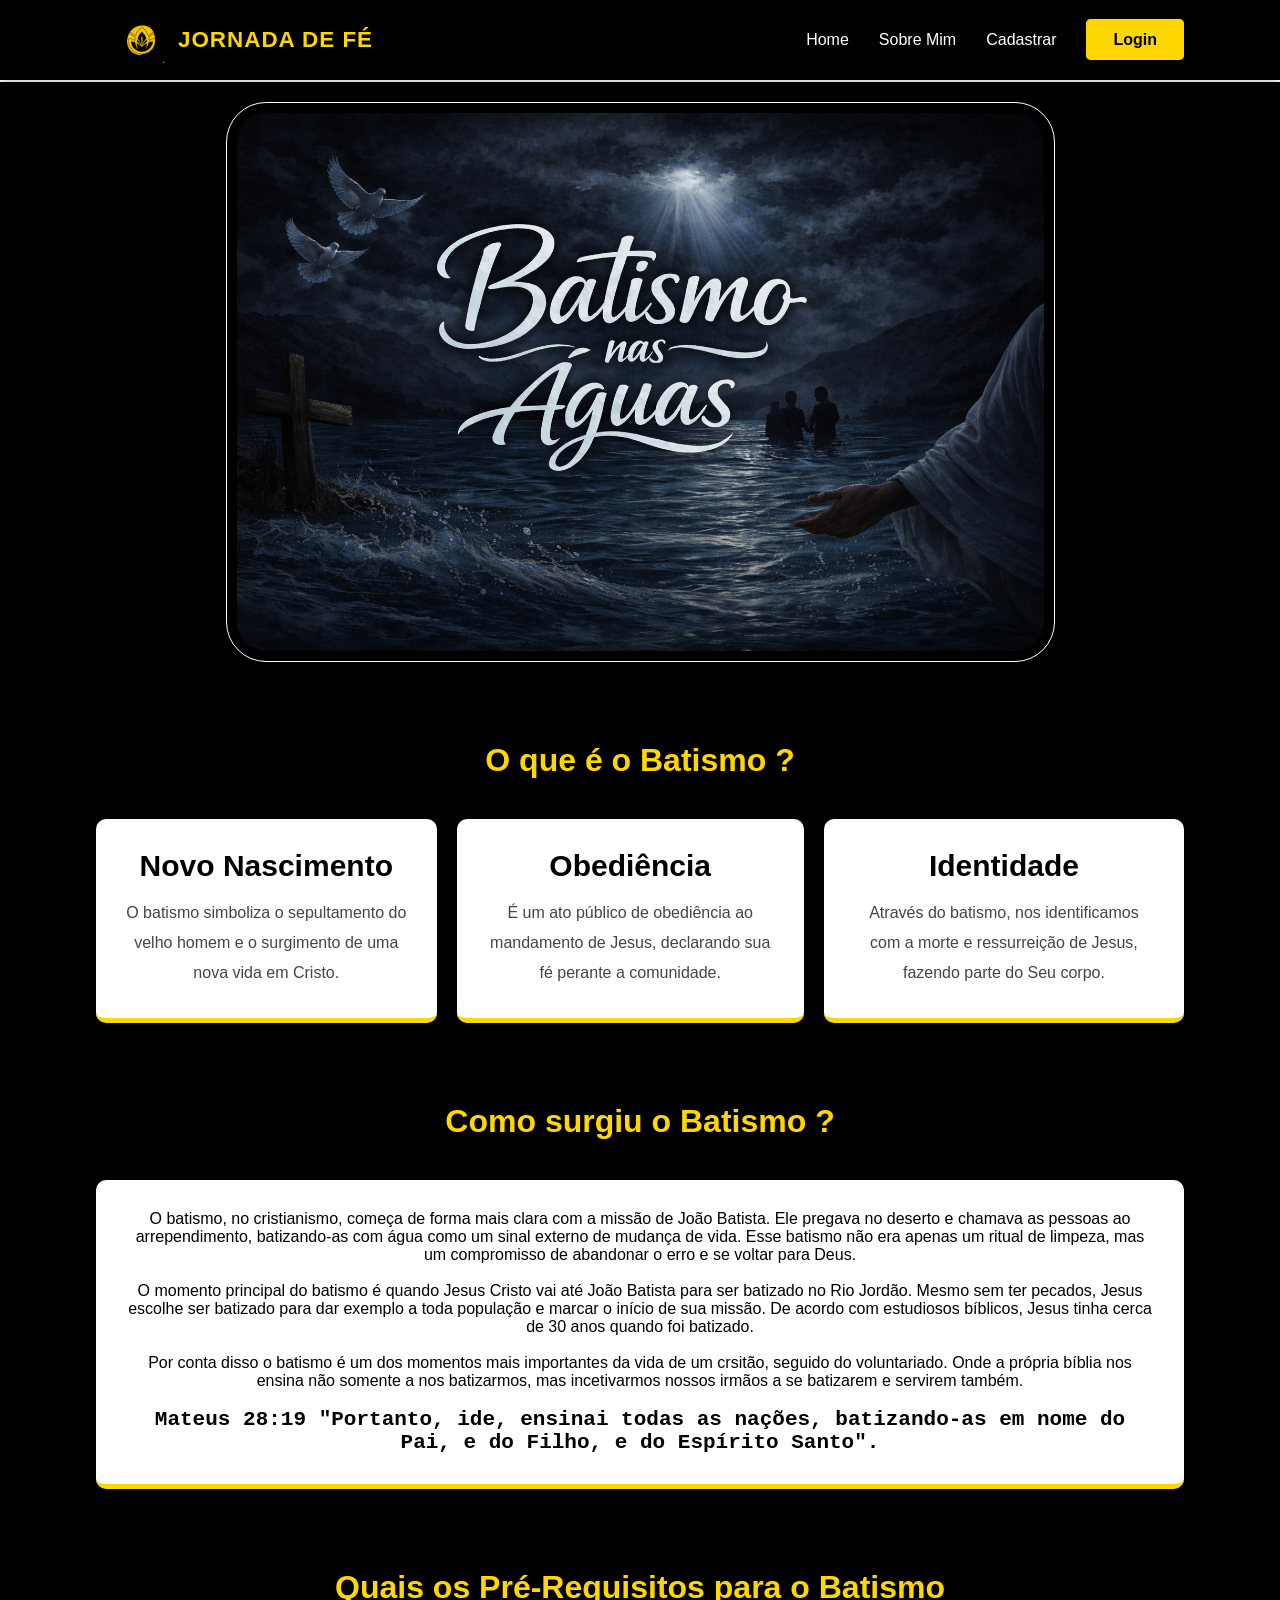
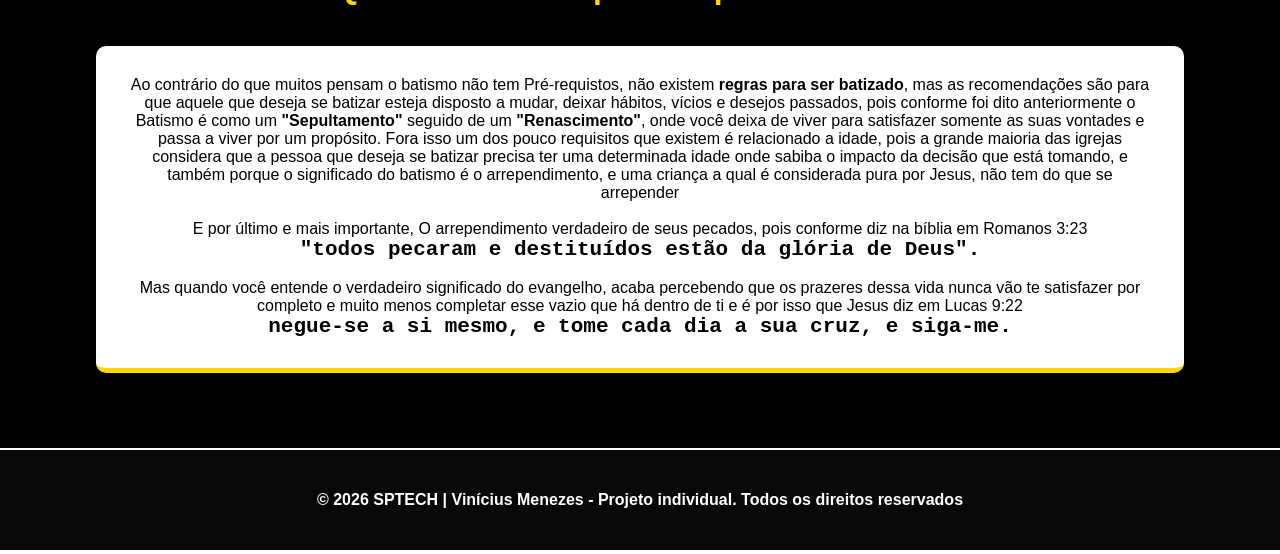
==== commit 7a627313: "Projeto finalizado" ====
--- a/public/index.html
+++ b/public/index.html
@@ -35,7 +35,7 @@
     
     <div class="main">
       <div class="banner">
-        <img src="./imagens/banner-batismo.png" alt="" />
+        <img src="./batismo.png" alt="" />
       </div>
     </div>
    
@@ -107,7 +107,7 @@
             um dos pouco requisitos que existem é relacionado a idade, pois a
             grande maioria das igrejas considera que a pessoa que deseja se
             batizar precisa ter uma determinada idade onde sabiba o impacto da
-            decisção que está tomando, e também porque o significado do batismo
+            decisão que está tomando, e também porque o significado do batismo
             é o arrependimento, e uma criança a qual é considerada pura por
             Jesus, não tem do que se arrepender <br /><br />
             E por último e mais importante, O arrependimento verdadeiro de seus
@@ -118,8 +118,8 @@
             <br /><br />
 
             Mas quando você entende o verdadeiro significado do evangelho, acaba
-            percebendoque os prazeres dessa vida nunca vão te satisfazer por
-            completo e muito menos completar essa vazio que há dentro de ti e é
+            percebendo que os prazeres dessa vida nunca vão te satisfazer por
+            completo e muito menos completar esse vazio que há dentro de ti e é
             por isso que Jesus diz em Lucas 9:22 <br />
             <b class="ref_versiculo"
               >negue-se a si mesmo, e tome cada dia a sua cruz, e
--- a/public/css/style.css
+++ b/public/css/style.css
@@ -97,7 +97,7 @@
 
 .banner {
   width: 100%;
-  height: 500px;
+  height: 600px;
   display: flex;
   align-items: center;
   justify-content: center;
@@ -106,10 +106,10 @@
 }
 
 .banner img {
-  width: 70%;
-  height: 90%;
+  height: 100%;
   padding: 10px;
   border-radius: 40px;
+  border: 1px solid white;
 }
 
 
